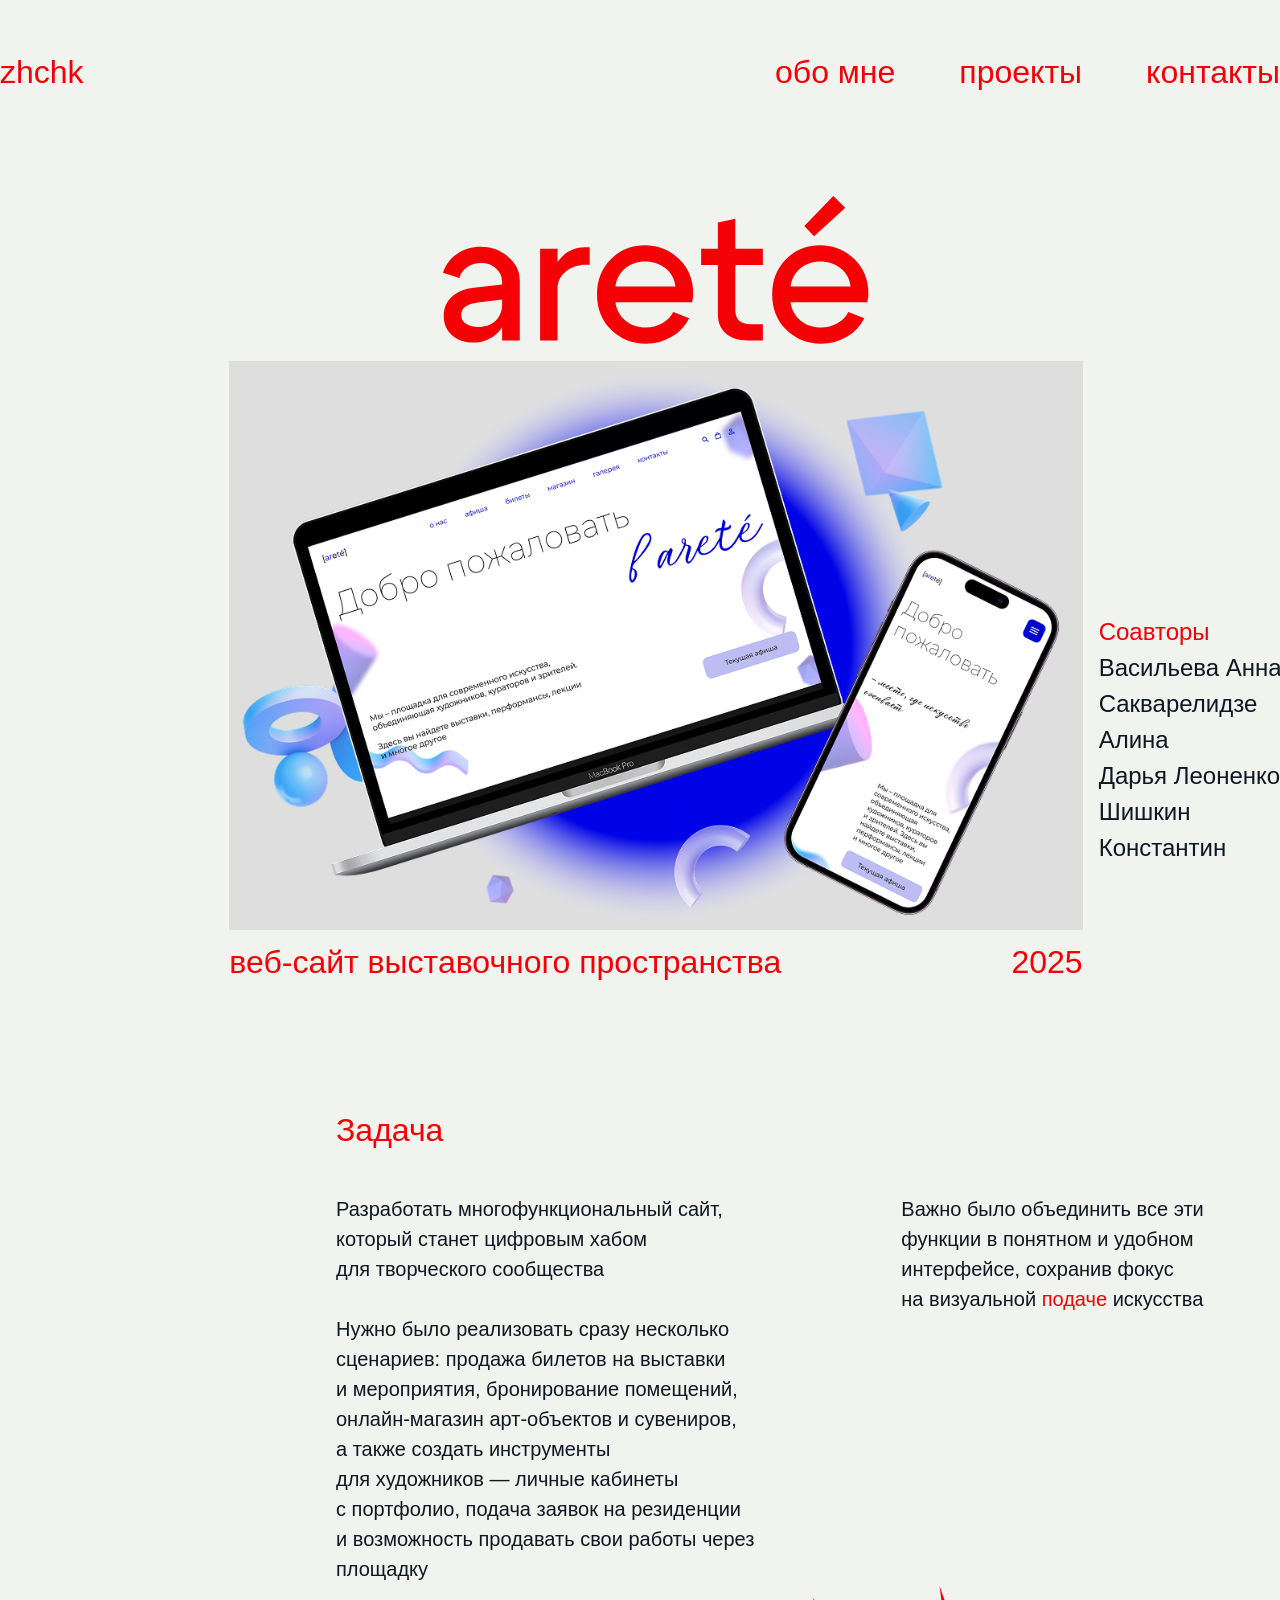
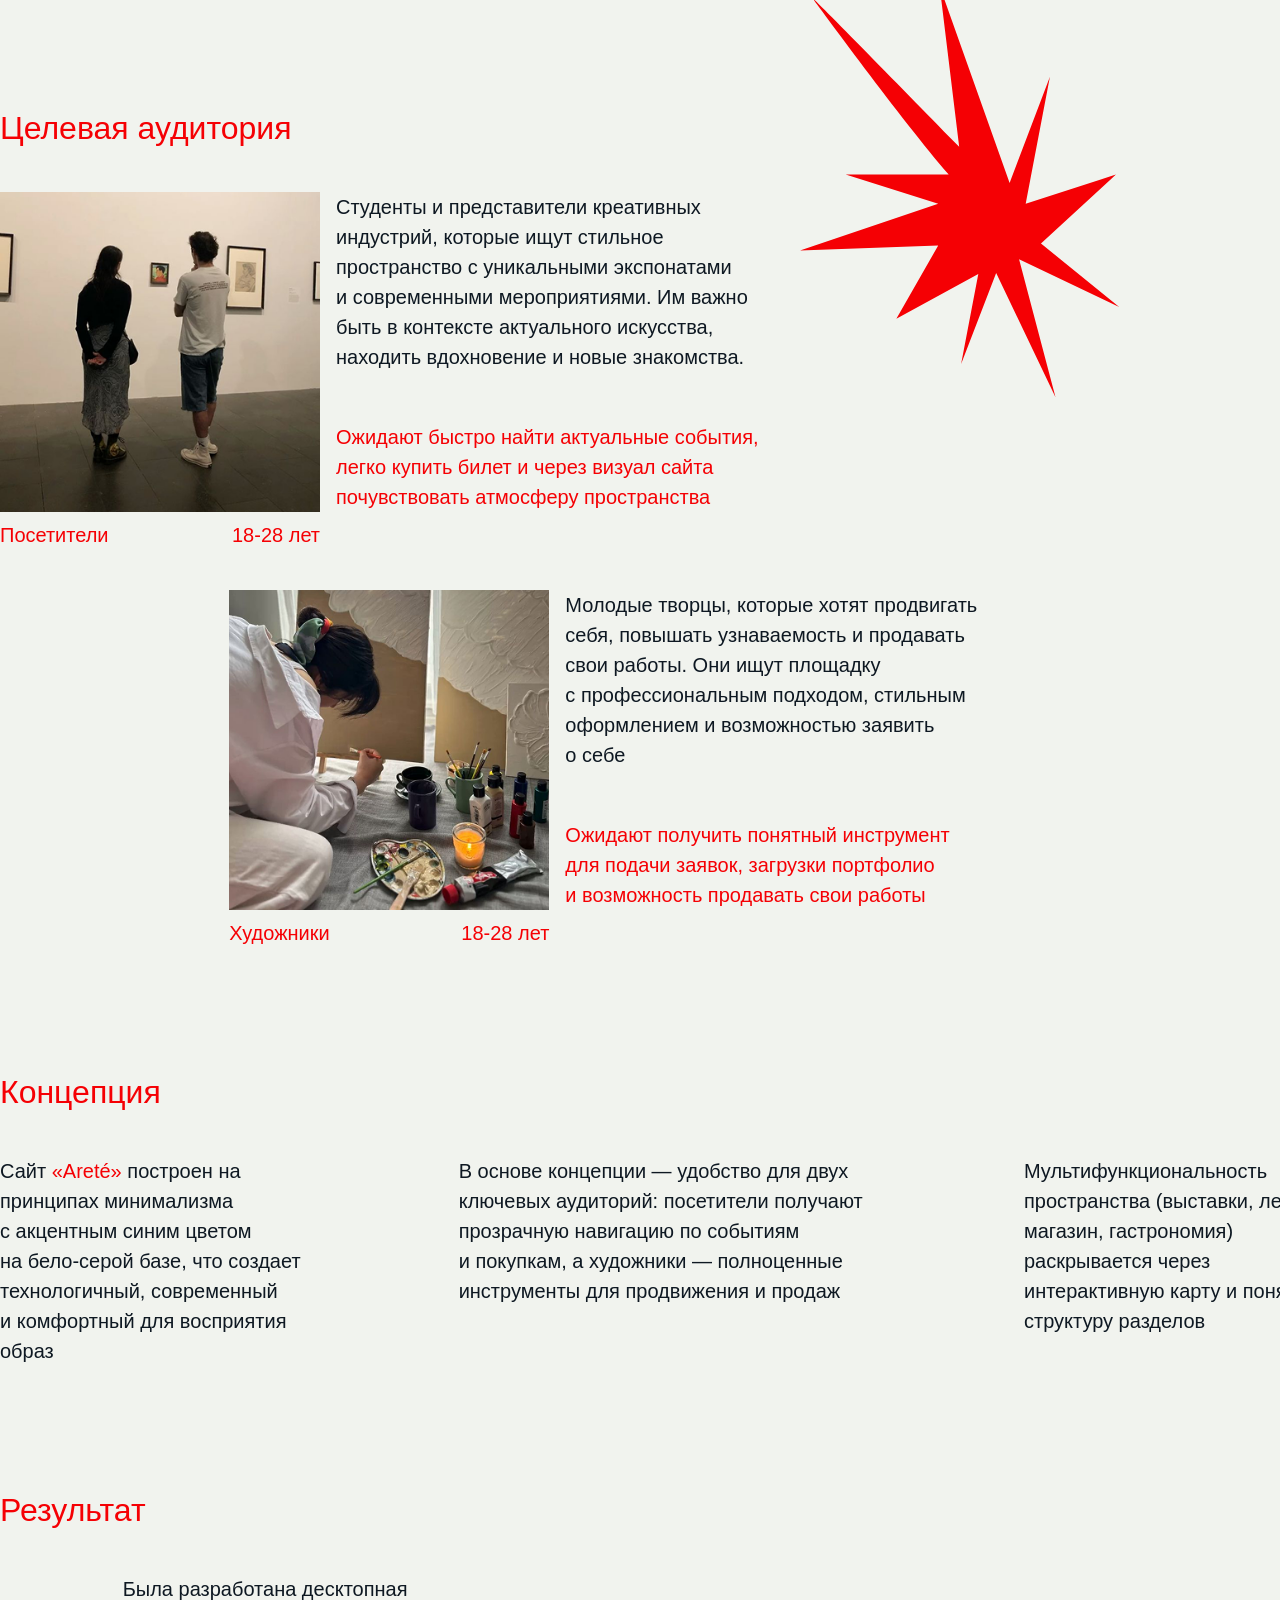
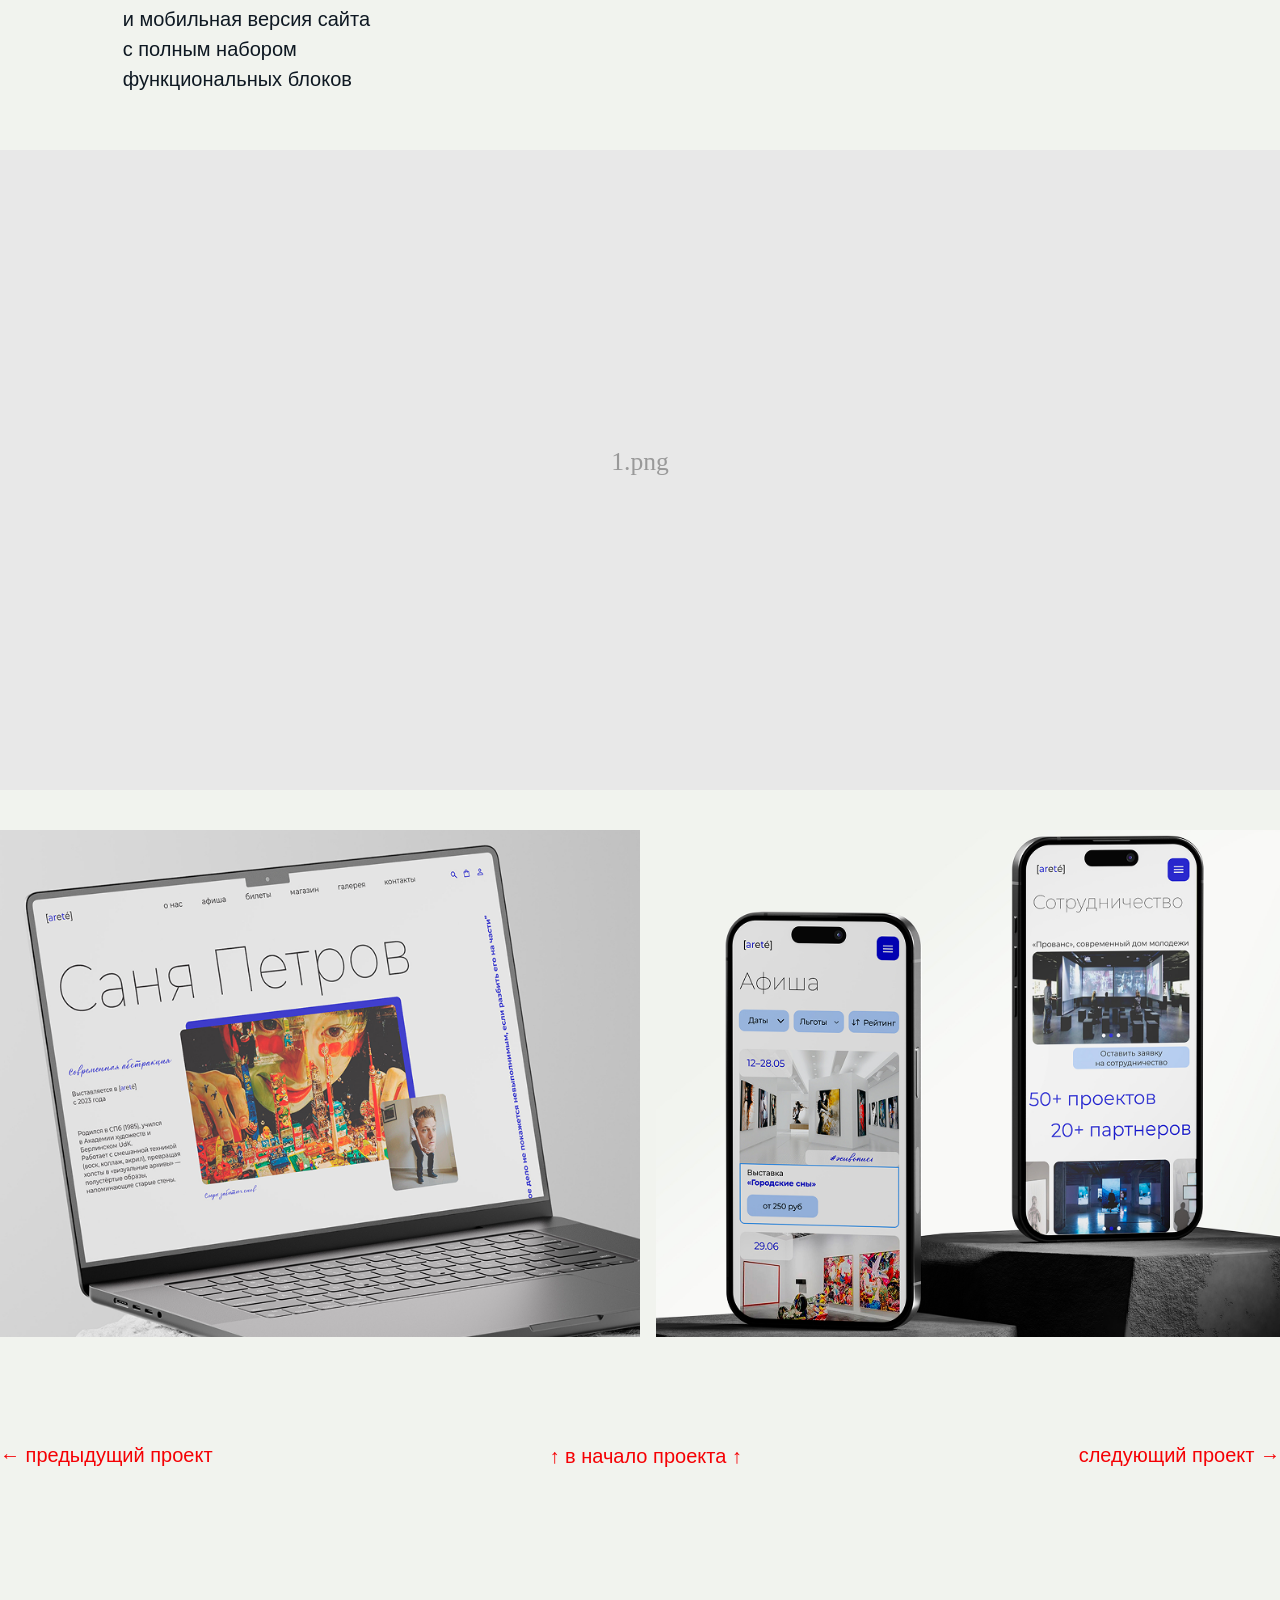
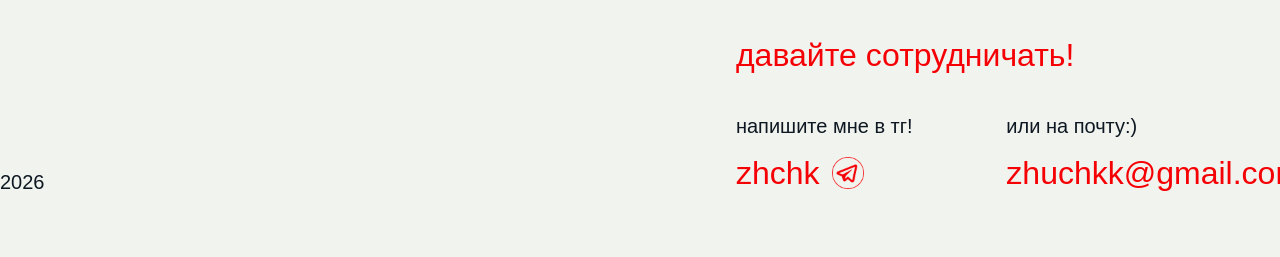
==== arete.html @ 7ad75b89 "добавила всё" ====
<!DOCTYPE html>
<html lang="ru">
<head>
    <meta charset="UTF-8">
    <meta name="viewport" content="width=device-width, initial-scale=1.0">
    <title>arete | Daria Zhuk</title>
    <link rel="stylesheet" type="text/css" href="css/arete_style.css">
</head>
<body>
    <header class="header">
        <a href="index.html" class="logo">zhchk</a>
        <div class="nav">
            <div class="nav-item">
                <button class="nav-link" data-scroll="about" data-page="index">обо мне</button>
                <img class="nav-star" 
                     src="css/imgs/main/starhov.svg"
                     alt="star"
                     onerror="this.src='data:image/svg+xml,%3Csvg xmlns=\'http://www.w3.org/2000/svg\' viewBox=\'0 0 30 30\'%3E%3Cpolygon points=\'15,4 18,11 26,11 20,16 23,23 15,18 7,23 10,16 4,11 12,11 15,4\' fill=\'%23F50004\'/%3E%3C/svg%3E'">
            </div>
            <div class="nav-item">
                <button class="nav-link" data-scroll="projects" data-page="index">проекты</button>
                <img class="nav-star" 
                     src="css/imgs/main/starhov.svg"
                     alt="star"
                     onerror="this.src='data:image/svg+xml,%3Csvg xmlns=\'http://www.w3.org/2000/svg\' viewBox=\'0 0 30 30\'%3E%3Cpolygon points=\'15,4 18,11 26,11 20,16 23,23 15,18 7,23 10,16 4,11 12,11 15,4\' fill=\'%23F50004\'/%3E%3C/svg%3E'">
            </div>
            <div class="nav-item">
                <button class="nav-link" data-scroll="contacts" data-page="index">контакты</button>
                <img class="nav-star" 
                     src="css/imgs/main/starhov.svg"
                     alt="star"
                     onerror="this.src='data:image/svg+xml,%3Csvg xmlns=\'http://www.w3.org/2000/svg\' viewBox=\'0 0 30 30\'%3E%3Cpolygon points=\'15,4 18,11 26,11 20,16 23,23 15,18 7,23 10,16 4,11 12,11 15,4\' fill=\'%23F50004\'/%3E%3C/svg%3E'">
            </div>
        </div>
    </header>

    <div class="container">
        <section class="project-hero">
            <div class="row">
                <div class="col-4 empty-col"></div>
                <div class="col-4">
                    <div class="name-container">
                        <img class="name-image" 
                             src="css/imgs/arete/name.svg"
                             alt="areté"
                             onerror="this.src='data:image/svg+xml,%3Csvg xmlns=\'http://www.w3.org/2000/svg\' viewBox=\'0 0 400 100\'%3E%3Crect width=\'400\' height=\'100\' fill=\'%23B7C9E2\'/%3E%3Ctext x=\'200\' y=\'65\' font-size=\'36\' text-anchor=\'middle\' fill=\'%231a1a2e\'%3Eareté%3C/text%3E%3C/svg%3E'">
                    </div>
                </div>
                <div class="col-4 empty-col"></div>
            </div>

            <div class="hero-row">
                <div class="col-2 empty-col"></div>
                <div class="col-8">
                    <div class="hero-image-container">
                        <img class="hero-image" 
                             src="css/imgs/arete/first.png"
                             alt="areté project"
                             onerror="this.src='data:image/svg+xml,%3Csvg xmlns=\'http://www.w3.org/2000/svg\' viewBox=\'0 0 800 1000\'%3E%3Crect width=\'800\' height=\'1000\' fill=\'%23B7C9E2\'/%3E%3Ccircle cx=\'400\' cy=\'450\' r=\'180\' fill=\'%2393A9C9\'/%3E%3Ctext x=\'400\' y=\'500\' font-size=\'24\' text-anchor=\'middle\' fill=\'%23666\'%3Eareté%3C/text%3E%3C/svg%3E'">
                    </div>
                    <div class="caption-container">
                        <span class="caption-left">веб-сайт выставочного пространства</span>
                        <span class="caption-right">2025</span>
                    </div>
                </div>
                <div class="col-2">
                    <div class="hero-text-right" id="rightText">
                        <p><span class="red-text">Соавторы</span> <br>
                        <a href="https://esoundedby.com" target="_blank" rel="noopener noreferrer">Васильева Анна</a>
                        <a href="https://esoundedby.com" target="_blank" rel="noopener noreferrer">Сакварелидзе Алина</a>
                        <a href="https://esoundedby.com" target="_blank" rel="noopener noreferrer">Дарья Леоненко</a>
                        <a href="https://esoundedby.com" target="_blank" rel="noopener noreferrer">Шишкин Константин</a>
                        </p>
                    </div>
                </div>
            </div>
        </section>

        <section class="task-section">
            <div class="row">
                <div class="col-3 empty-col"></div>
                <div class="col-4">
                    <div class="task-title">Задача</div>
                    <div class="task-text" id="firstTaskText">
                        Разработать многофункциональный сайт, который&nbsp;станет цифровым хабом для&nbsp;творческого сообщества<br>
                        <br>
                        Нужно было реализовать сразу несколько сценариев: продажа билетов на&nbsp;выставки и&nbsp;мероприятия, бронирование помещений, онлайн-магазин арт-объектов и&nbsp;сувениров, а&nbsp;также&nbsp;создать инструменты для&nbsp;художников — личные кабинеты с&nbsp;портфолио, подача заявок на&nbsp;резиденции и&nbsp;возможность продавать свои работы через площадку
                    </div>
                </div>
                <div class="col-1 empty-col"></div>
                <div class="col-3">
                    <div class="task-text" id="secondTaskText">
                        Важно было объединить все эти функции в&nbsp;понятном и&nbsp;удобном интерфейсе, сохранив фокус на&nbsp;визуальной <span style="color:#F50004">подаче</span> искусства
                    </div>
                </div>
                <div class="col-1 empty-col"></div>
            </div>
        </section>

        <section class="audience-section">
            <div class="row">
                <div class="col-12">
                    <div class="audience-title">Целевая аудитория</div>
                </div>
            </div>

            <div class="audience-row" style="align-items: stretch; position: relative;">
                <div class="col-3">
                    <div class="audience-image-container">
                        <img class="audience-image vasily-image" 
                             src="css/imgs/arete/pers1.png"
                             alt="Василий"
                             onerror="this.src='data:image/svg+xml,%3Csvg xmlns=\'http://www.w3.org/2000/svg\' viewBox=\'0 0 400 500\'%3E%3Crect width=\'400\' height=\'500\' fill=\'%23E8E8E8\'/%3E%3Ctext x=\'200\' y=\'250\' font-size=\'24\' text-anchor=\'middle\' fill=\'%23999\'%3Epers1.png%3C/text%3E%3C/svg%3E'">
                    </div>
                    <div class="person-info">
                        <span>Посетители</span>
                        <span>18-28 лет</span>
                    </div>
                </div>

                <div class="col-4" style="display: flex; flex-direction: column; justify-content: space-between; height: auto;">
                    <div class="audience-text vasily-main-text">
                        Студенты и представители креативных индустрий, которые ищут стильное пространство с&nbsp;уникальными экспонатами и&nbsp;современными мероприятиями. Им важно быть в&nbsp;контексте актуального искусства, находить вдохновение и&nbsp;новые знакомства.
                    </div>
                    <div class="audience-red-text vasily-red-text">
                        Ожидают быстро найти актуальные события, легко купить билет и&nbsp;через визуал сайта почувствовать атмосферу пространства
                    </div>
                </div>

                <div class="col-1" style="position: relative;">
                    <img class="star-common star-audience" 
                         src="css/imgs/arete/stars/star1.svg"
                         alt="star"
                         onerror="this.src='data:image/svg+xml,%3Csvg xmlns=\'http://www.w3.org/2000/svg\' viewBox=\'0 0 100 100\'%3E%3Cpolygon points=\'50,15 61,35 85,40 68,57 72,82 50,70 28,82 32,57 15,40 39,35 50,15\' fill=\'%23F50004\'/%3E%3C/svg%3E'">
                </div>

                <div class="col-2 empty-col"></div>
            </div>

            <div class="audience-row" style="align-items: stretch;">
                <div class="col-2 empty-col"></div>
                <div class="col-3">
                    <div class="audience-image-container">
                        <img class="audience-image alexey-image" 
                             src="css/imgs/arete/pers2.png"
                             alt="Анна"
                             onerror="this.src='data:image/svg+xml,%3Csvg xmlns=\'http://www.w3.org/2000/svg\' viewBox=\'0 0 400 500\'%3E%3Crect width=\'400\' height=\'500\' fill=\'%23E8E8E8\'/%3E%3Ctext x=\'200\' y=\'250\' font-size=\'24\' text-anchor=\'middle\' fill=\'%23999\'%3Epers2.png%3C/text%3E%3C/svg%3E'">
                    </div>
                    <div class="person-info">
                        <span>Художники</span>
                        <span>18-28 лет</span>
                    </div>
                </div>

                <div class="col-4" style="display: flex; flex-direction: column; justify-content: space-between; height: auto;">
                    <div class="audience-text alexey-main-text">
                        Молодые творцы, которые хотят продвигать себя, повышать узнаваемость и&nbsp;продавать свои работы. Они ищут площадку с&nbsp;профессиональным подходом, стильным оформлением и&nbsp;возможностью заявить о&nbsp;себе
                    </div>
                    <div class="audience-red-text alexey-red-text">
                        Ожидают получить понятный инструмент для&nbsp;подачи заявок, загрузки портфолио и&nbsp;возможность продавать свои работы
                    </div>
                </div>

                <div class="col-3 empty-col"></div>
            </div>
        </section>

        <section class="concept-section">
            <div class="row">
                <div class="col-12">
                    <div class="concept-title">Концепция</div>
                </div>
            </div>

            <div class="row">
                <div class="col-3">
                    <div class="concept-text" id="conceptText1">
                        Сайт <span style="color:#F50004">«Areté»</span> построен на принципах минимализма с&nbsp;акцентным синим цветом на&nbsp;бело-серой базе, что&nbsp;создает технологичный, современный и&nbsp;комфортный для&nbsp;восприятия образ 
                    </div>
                </div>
                <div class="col-1 empty-col"></div>
                <div class="col-4">
                    <div class="concept-text" id="conceptText2">
                        В&nbsp;основе концепции — удобство для&nbsp;двух ключевых аудиторий: посетители получают прозрачную навигацию по&nbsp;событиям и&nbsp;покупкам, а&nbsp;художники — полноценные инструменты для&nbsp;продвижения и&nbsp;продаж
                    </div>
                </div>
                <div class="col-1 empty-col"></div>
                <div class="col-3">
                    <div class="concept-text" id="conceptText3">
                        Мультифункциональность пространства (выставки, лекции, магазин, гастрономия) раскрывается через интерактивную карту и&nbsp;понятную структуру разделов
                    </div>
                </div>
            </div>
        </section>

        <section class="result-section">
            <div class="row">
                <div class="col-12">
                    <div class="result-title">Результат</div>
                </div>
            </div>

            <div class="row">
                <div class="col-1 empty-col"></div>
                <div class="col-3">
                    <div class="result-text" id="resultText1" style="margin-bottom: 40px">
                        Была разработана десктопная и&nbsp;мобильная версия сайта с&nbsp;полным набором функциональных блоков
                    </div>
                </div>
                <div class="col-2 empty-col"></div>
                <div class="col-3 empty-col"></div>
            </div>

            <div class="row">
                <div class="col-12">
                    <div class="result-image-wrapper">
                        <img class="result-image" 
                             id="zoomImage"
                             src="css/imgs/arete/1.png"
                             alt="areté result 1"
                             onerror="this.src='data:image/svg+xml,%3Csvg xmlns=\'http://www.w3.org/2000/svg\' viewBox=\'0 0 1200 600\'%3E%3Crect width=\'1200\' height=\'600\' fill=\'%23E8E8E8\'/%3E%3Ctext x=\'600\' y=\'300\' font-size=\'24\' text-anchor=\'middle\' fill=\'%23999\'%3E1.png%3C/text%3E%3C/svg%3E'">
                    </div>
                </div>
            </div>

            <div class="row result-image-row" style="margin-top: 40px;">
                <div class="col-6">
                    <img class="result-image-left" 
                         src="css/imgs/arete/2.png"
                         alt="areté screen 2"
                         style="width: 100%; height: auto; display: block;"
                         onerror="this.src='data:image/svg+xml,%3Csvg xmlns=\'http://www.w3.org/2000/svg\' viewBox=\'0 0 600 400\'%3E%3Crect width=\'600\' height=\'400\' fill=\'%23E8E8E8\'/%3E%3Ctext x=\'300\' y=\'200\' font-size=\'24\' text-anchor=\'middle\' fill=\'%23999\'%3E2.png%3C/text%3E%3C/svg%3E'">
                </div>
                <div class="col-6">
                    <img class="result-image-right" 
                         src="css/imgs/arete/3.png"
                         alt="areté screen 3"
                         style="width: 100%; height: auto; display: block;"
                         onerror="this.src='data:image/svg+xml,%3Csvg xmlns=\'http://www.w3.org/2000/svg\' viewBox=\'0 0 600 400\'%3E%3Crect width=\'600\' height=\'400\' fill=\'%23E8E8E8\'/%3E%3Ctext x=\'300\' y=\'200\' font-size=\'24\' text-anchor=\'middle\' fill=\'%23999\'%3E3.png%3C/text%3E%3C/svg%3E'">
                </div>
            </div>
        </section>

        <div class="footer-nav">
            <div class="footer-nav-row">
                <button class="nav-button" onclick="window.location.href='vibe.html'"> ← предыдущий проект</button>
                <div class="nav-center" onclick="window.scrollTo({top: 0, behavior: 'smooth'})">
                    <span class="nav-up-text">↑ в начало проекта ↑</span>
                </div>
                <button class="nav-button" onclick="window.location.href='thinder.html'">следующий проект →</button>
            </div>
        </div>

        <footer class="footer">
            <div class="row" style="align-items: flex-end; position: relative; z-index: 2;">
                <div class="col-1">
                    <div class="footer-copyright">2026</div>
                </div>

                <div class="col-1 empty-col"></div>
                <div class="col-1 empty-col"></div>
                <div class="col-1 empty-col"></div>
                <div class="col-1 empty-col"></div>
                <div class="col-1 empty-col"></div>

                <div class="col-6">
                    <div class="contact-block">
                        <span class="contact-red-text">давайте сотрудничать!</span>
                    </div>
                    
                    <div class="contact-row" style="display: flex; gap: 24px; align-items: flex-start;">
                        <div class="contact-item" style="flex: 1;">
                            <div class="contact-small-text">напишите мне в тг!</div>
                            <a href="https://t.me/zhchkk" target="_blank" rel="noopener noreferrer" class="clickable-contact">
                                <span class="contact-red-text">zhchk</span>
                                <img class="contact-icon" 
                                     src="css/imgs/main/tg.png"
                                     alt="telegram"
                                     onerror="this.src='data:image/svg+xml,%3Csvg xmlns=\'http://www.w3.org/2000/svg\' width=\'32\' height=\'32\' viewBox=\'0 0 32 32\'%3E%3Ccircle cx=\'16\' cy=\'16\' r=\'16\' fill=\'%2326A5E4\'/%3E%3Ctext x=\'16\' y=\'22\' text-anchor=\'middle\' fill=\'white\' font-size=\'14\'%3ETG%3C/text%3E%3C/svg%3E'">
                            </a>
                        </div>

                        <div class="contact-item" style="flex: 1.5;">
                            <div class="contact-small-text">или на почту:)</div>
                            <div class="contact-text">
                                <span class="contact-red-text">zhuchkk@gmail.com</span>
                                <img class="contact-icon" 
                                     src="css/imgs/main/mail.png"
                                     alt="email"
                                     onerror="this.src='data:image/svg+xml,%3Csvg xmlns=\'http://www.w3.org/2000/svg\' width=\'32\' height=\'32\' viewBox=\'0 0 32 32\'%3E%3Crect width=\'32\' height=\'32\' fill=\'%23EA4335\'/%3E%3Ctext x=\'16\' y=\'22\' text-anchor=\'middle\' fill=\'white\' font-size=\'14\'%3E@%3C/text%3E%3C/svg%3E'">
                            </div>
                        </div>
                    </div>
                </div>
            </div>
        </footer>
    </div>

    <script src="js/arete_js.js"></script>
</body>
</html>
---- css/arete_style.css ----
@charset "utf-8";
@font-face {
    font-family: "Montserrat";
    src: local("Cygre Light"),
		local("Cygre-400"),
         url("css/font/Cygre-Regular.woff2") format("woff2"),
         url("css/font/Cygre-Regular.woff") format("woff"),
         url("css/font/Cygre-Regular.ttf") format("truetype");
    font-style: normal;
    font-weight: 400;
}

@font-face {
    font-family: "Montserrat";
    src: local("Cygre Regular"),
		 local("Cygre-500"),
         url("css/font/Cygre-Light.woff2") format("woff2"),
         url("css/font/Cygre-Light.woff") format("woff"),
         url("css/font/Cygre-Light.ttf") format("truetype");
    font-style: normal;
    font-weight: 500;
}
        * {
            margin: 0;
            padding: 0;
            box-sizing: border-box;
        }

        html {
            scroll-behavior: smooth;
        }

        body {
            font-family: 'Cygre Light', -apple-system, BlinkMacSystemFont, 'Segoe UI', sans-serif;
            background: #F1F3EE;
            color: #0E1822;
            line-height: 1.5;
        }

        /* === АДАПТИВ (по тому же принципу) === */
        /* ПО УМОЛЧАНИЮ (1920px и меньше): контент на всю ширину, максимум 1600px */
        .header {
            max-width: 1600px;
            margin: 0 auto;
            padding-top: 48px;
            padding-bottom: 40px;
            display: flex;
            justify-content: space-between;
            align-items: center;
        }

        .container {
            max-width: 1600px;
            margin: 0 auto;
        }

        /* ДЛЯ ЭКРАНОВ ОТ 1600px ДО 1920px: рабочая зона 1280px, поля по бокам */
        @media (min-width: 1600px) and (max-width: 1919px) {
            .header {
                max-width: 1280px;
                margin-left: auto;
                margin-right: auto;
                padding-left: 0;
                padding-right: 0;
            }
            
            .container {
                max-width: 1280px;
                margin-left: auto;
                margin-right: auto;
            }
            
            .nav-star {
                width: 180%;
                left: 55%;
            }
        }

        /* ДЛЯ ЭКРАНОВ ШИРЕ 1920px: тоже рабочая зона 1280px */
        @media (min-width: 1921px) {
            .header {
                max-width: 1280px;
                margin-left: auto;
                margin-right: auto;
                padding-left: 0;
                padding-right: 0;
            }
            
            .container {
                max-width: 1280px;
                margin-left: auto;
                margin-right: auto;
            }
            
            .nav-star {
                width: 180%;
                left: 55%;
            }
        }

        /* Планшеты и мобильные (до 1280px) */
        @media (max-width: 1279px) {
            .header {
                max-width: 100%;
                padding-left: 24px;
                padding-right: 24px;
            }
            
            .container {
                max-width: 100%;
                padding-left: 24px;
                padding-right: 24px;
            }
            
            .row, .hero-row, .audience-row {
                flex-wrap: wrap;
                gap: 24px;
            }
            
            [class^="col-"], 
            [class*=" col-"] {
                flex-basis: 100% !important;
                max-width: 100% !important;
            }
            
            .empty-col {
                display: none;
            }
            
            .hero-text-right {
                margin-top: 20px !important;
                text-align: left;
            }
            
            .task-text, .concept-text, .result-text, .audience-text {
                margin-top: 0 !important;
            }
            
            .audience-row {
                align-items: flex-start !important;
            }
            
            .person-info {
                margin-bottom: 16px;
            }
            
            .star-audience, .star-result {
                position: static;
                margin-top: 20px;
                margin-bottom: 20px;
                width: 60px !important;
                transform: none;
            }
            
            .footer-nav-row {
                flex-direction: column;
                gap: 24px;
                align-items: center;
            }
            
            .contact-row {
                flex-direction: column !important;
                gap: 32px !important;
            }
            .contact-item {
                width: 100% !important;
                flex: auto !important;
            }
            .clickable-contact, .contact-text, .contact-red-text {
                white-space: normal !important;
                word-break: break-all;
            }
        }
        
        @media (min-width: 768px) and (max-width: 1279px) {
            .task-title, .concept-title, .result-title, .audience-title {
                font-size: 28px;
            }
            .task-text, .concept-text, .result-text, .audience-text, .hero-text-right p {
                font-size: 18px;
            }
            .caption-container {
                font-size: 24px;
            }
        }
        
        @media (max-width: 767px) {
            .header {
                flex-direction: column;
                gap: 20px;
                padding-top: 32px;
                padding-bottom: 24px;
            }
            .nav {
                gap: 32px;
                flex-wrap: wrap;
                justify-content: center;
            }
            .nav-link {
                font-size: 24px;
            }
            .caption-container {
                font-size: 18px;
                flex-direction: column;
                gap: 8px;
                text-align: center;
            }
            .contact-red-text {
                font-size: 24px;
            }
        }

        /* ОРИГИНАЛЬНЫЕ СТИЛИ */
        .logo {
            font-size: 32px;
            color: #F50004;
            text-decoration: none;
            transition: opacity 0.2s ease;
        }

        .logo:hover {
            opacity: 0.7;
        }

        .nav {
            display: flex;
            gap: 64px;
        }

        .nav-item {
            position: relative;
            display: inline-block;
        }

        .nav-link {
            font-size: 32px;
            color: #F50004;
            text-decoration: none;
            transition: opacity 0.2s ease;
            cursor: pointer;
            background: none;
            border: none;
            font-family: inherit;
            display: inline-block;
        }

        .nav-link:hover {
            opacity: 0.7;
        }

        .nav-star {
            position: absolute;
            left: 60%;
            top: -124%;
            transform: translateX(-50%);
            width: 200%;
            height: auto;
            opacity: 0;
            transition: opacity 0.3s ease;
            pointer-events: none;
        }

        .nav-item:hover .nav-star {
            opacity: 1;
        }

        .row {
            display: flex;
            flex-wrap: nowrap;
            gap: 16px;
            align-items: flex-start;
            position: relative;
        }

        [class^="col-"], 
        [class*=" col-"] {
            flex: 0 0 auto;
            box-sizing: border-box;
        }

        .col-1  { flex-basis: calc(100% / 12 * 1);  max-width: calc(100% / 12 * 1);  }
        .col-2  { flex-basis: calc(100% / 12 * 2);  max-width: calc(100% / 12 * 2);  }
        .col-3  { flex-basis: calc(100% / 12 * 3);  max-width: calc(100% / 12 * 3);  }
        .col-4  { flex-basis: calc(100% / 12 * 4);  max-width: calc(100% / 12 * 4);  }
        .col-5  { flex-basis: calc(100% / 12 * 5);  max-width: calc(100% / 12 * 5);  }
        .col-6  { flex-basis: calc(100% / 12 * 6);  max-width: calc(100% / 12 * 6);  }
        .col-7  { flex-basis: calc(100% / 12 * 7);  max-width: calc(100% / 12 * 7);  }
        .col-8  { flex-basis: calc(100% / 12 * 8);  max-width: calc(100% / 12 * 8);  }
        .col-9  { flex-basis: calc(100% / 12 * 9);  max-width: calc(100% / 12 * 9);  }
        .col-10 { flex-basis: calc(100% / 12 * 10); max-width: calc(100% / 12 * 10); }
        .col-11 { flex-basis: calc(100% / 12 * 11); max-width: calc(100% / 12 * 11); }
        .col-12 { flex-basis: calc(100% / 12 * 12); max-width: calc(100% / 12 * 12); }

        .project-hero {
            margin-top: 60px;
            margin-bottom: 120px;
        }

        .task-section {
            margin-bottom: 120px;
        }

        .audience-section {
            margin-bottom: 120px;
        }

        .concept-section {
            margin-bottom: 120px;
        }

        .result-section {
            margin-bottom: 64px;
        }

        .concept-title {
            font-size: 32px;
            color: #F50004;
            margin-bottom: 40px;
        }

        .result-title {
            font-size: 32px;
            color: #F50004;
            margin-bottom: 40px;
        }

        .result-image-wrapper {
            width: 100%;
            overflow: hidden;
            margin-top: 16px;
        }

        .result-image {
            width: 100%;
            height: auto;
            display: block;
            transition: transform 0.6s cubic-bezier(0.2, 0.9, 0.4, 1.1);
            will-change: transform;
        }

        .result-image-row {
            margin-top: 16px;
        }

        .result-image-left {
            width: 100%;
            height: auto;
            display: block;
        }

        .result-image-right {
            width: 100%;
            height: auto;
            display: block;
        }

        .result-additional-text {
            font-size: 20px;
            line-height: 1.5;
            margin-top: 80px;
            margin-bottom: 40px;
        }

        .concept-text {
            font-size: 20px;
            line-height: 1.5;
        }

        .result-text {
            font-size: 20px;
            line-height: 1.5;
        }

        .audience-title {
            font-size: 32px;
            color: #F50004;
            margin-bottom: 40px;
        }

        .audience-row {
            display: flex;
            flex-wrap: nowrap;
            gap: 16px;
            align-items: flex-start;
            position: relative;
            margin-bottom: 40px;
        }

        .audience-row:last-child {
            margin-bottom: 0;
        }

        .audience-image-container {
            width: 100%;
        }

        .audience-image {
            width: 100%;
            height: auto;
            display: block;
        }

        .audience-text {
            font-size: 20px;
            line-height: 1.5;
        }

        .audience-red-text {
            font-size: 20px;
            color: #F50004;
        }

        .person-info {
            display: flex;
            justify-content: space-between;
            width: 100%;
            font-size: 20px;
            color: #F50004;
            margin-top: 8px;
        }

        .star-common {
            position: absolute;
            width: 60px;
            height: auto;
            pointer-events: none;
            animation: pulse 3s ease-in-out infinite;
        }

        .star-audience {
            left: 170%;
            top: 0%;
            transform: translate(-50%, -50%);
            width: 300%;
        }

        .star-result {
            right: 40%;
            top: 60px;
            transform: translateX(50%);
            width: 200%;
        }

        @keyframes pulse {
            0% {
                transform: scale(1);
            }
            50% {
                transform: scale(1.1);
            }
            100% {
                transform: scale(1);
            }
        }

        .task-title {
            font-size: 32px;
            color: #F50004;
            margin-bottom: 40px;
        }

        .task-text {
            font-size: 20px;
            line-height: 1.5;
        }

        .name-container {
            margin-bottom: 16px;
        }

        .name-image {
            width: 100%;
            height: auto;
            display: block;
        }

        .hero-image-container {
            position: relative;
            width: 100%;
            margin-bottom: 8px;
        }

        .hero-image {
            width: 100%;
            height: auto;
            display: block;
        }

        .caption-container {
            display: flex;
            justify-content: space-between;
            align-items: center;
            width: 100%;
            font-size: 32px;
            color: #F50004;
        }

        .caption-left {
            text-transform: lowercase;
        }

        .caption-right {
            text-transform: lowercase;
        }

        .hero-text-right {
            font-size: 24px;
            display: flex;
            flex-direction: column;
            justify-content: flex-end;
            height: 100%;
        }

        .hero-text-right p {
            margin-bottom: 64px;
        }

        .red-text {
            color: #F50004;
        }

        .hero-text-right a {
            color: #0E1822;
            text-decoration: none;
            transition: color 0.2s ease;
            display: block;
        }

        .hero-text-right a:hover {
            color: #F50004;
        }

        .hero-row {
            display: flex;
            flex-wrap: nowrap;
            gap: 16px;
            align-items: flex-start;
            position: relative;
        }

        .empty-col {
            visibility: hidden;
        }

        .footer-nav {
            margin-top: 8px;
            margin-bottom: 88px;
            padding-top: 40px;
            position: relative;
        }

        .footer-nav-row {
            display: flex;
            justify-content: space-between;
            align-items: center;
            width: 100%;
        }

        .nav-button {
            font-size: 20px;
            color: #F50004;
            text-decoration: none;
            cursor: pointer;
            background: none;
            border: none;
            font-family: inherit;
            transition: opacity 0.2s ease;
        }

        .nav-button:hover {
            opacity: 0.7;
        }

        .nav-center {
            display: flex;
            flex-direction: column;
            align-items: center;
            gap: 8px;
            cursor: pointer;
            font-size: 20px;
            color: #F50004;
        }

        .nav-up-arrow {
            font-size: 24px;
            color: #F50004;
            text-decoration: none;
            cursor: pointer;
            background: none;
            border: none;
            font-family: inherit;
            transition: opacity 0.2s ease;
        }

        .nav-up-arrow:hover {
            opacity: 0.7;
        }

        .nav-up-text {
            font-size: 20px;
            color: #F50004;
            cursor: pointer;
        }

        .nav-up-text:hover {
            opacity: 0.7;
        }

        .footer {
            margin-top: 120px;
            margin-bottom: 60px;
            padding-top: 40px;
            position: relative;
        }

        .contact-block {
            margin-bottom: 32px;
            position: relative;
            z-index: 2;
        }

        .contact-small-text {
            font-size: 20px;
            margin-bottom: 8px;
        }

        .clickable-contact {
            display: inline-flex;
            align-items: center;
            gap: 12px;
            text-decoration: none;
            transition: opacity 0.2s ease;
            cursor: pointer;
            white-space: nowrap;
        }
        
        .clickable-contact:hover {
            opacity: 0.7;
        }

        .contact-red-text {
            font-size: 32px;
            color: #F50004;
            font-weight: 500;
            display: inline-block;
            white-space: nowrap;
        }
		
        .contact-text {
            display: inline-flex;
            align-items: center;
            gap: 12px;
            white-space: nowrap;
        }

        .contact-icon {
            width: 32px;
            height: 32px;
            vertical-align: middle;
            display: inline-block;
            flex-shrink: 0;
        }

        .footer-copyright {
            font-size: 20px;
            display: flex;
            align-items: flex-end;
            height: 100%;
        }

        .col-1 {
            display: flex;
            flex-direction: column;
            justify-content: flex-end;
        }
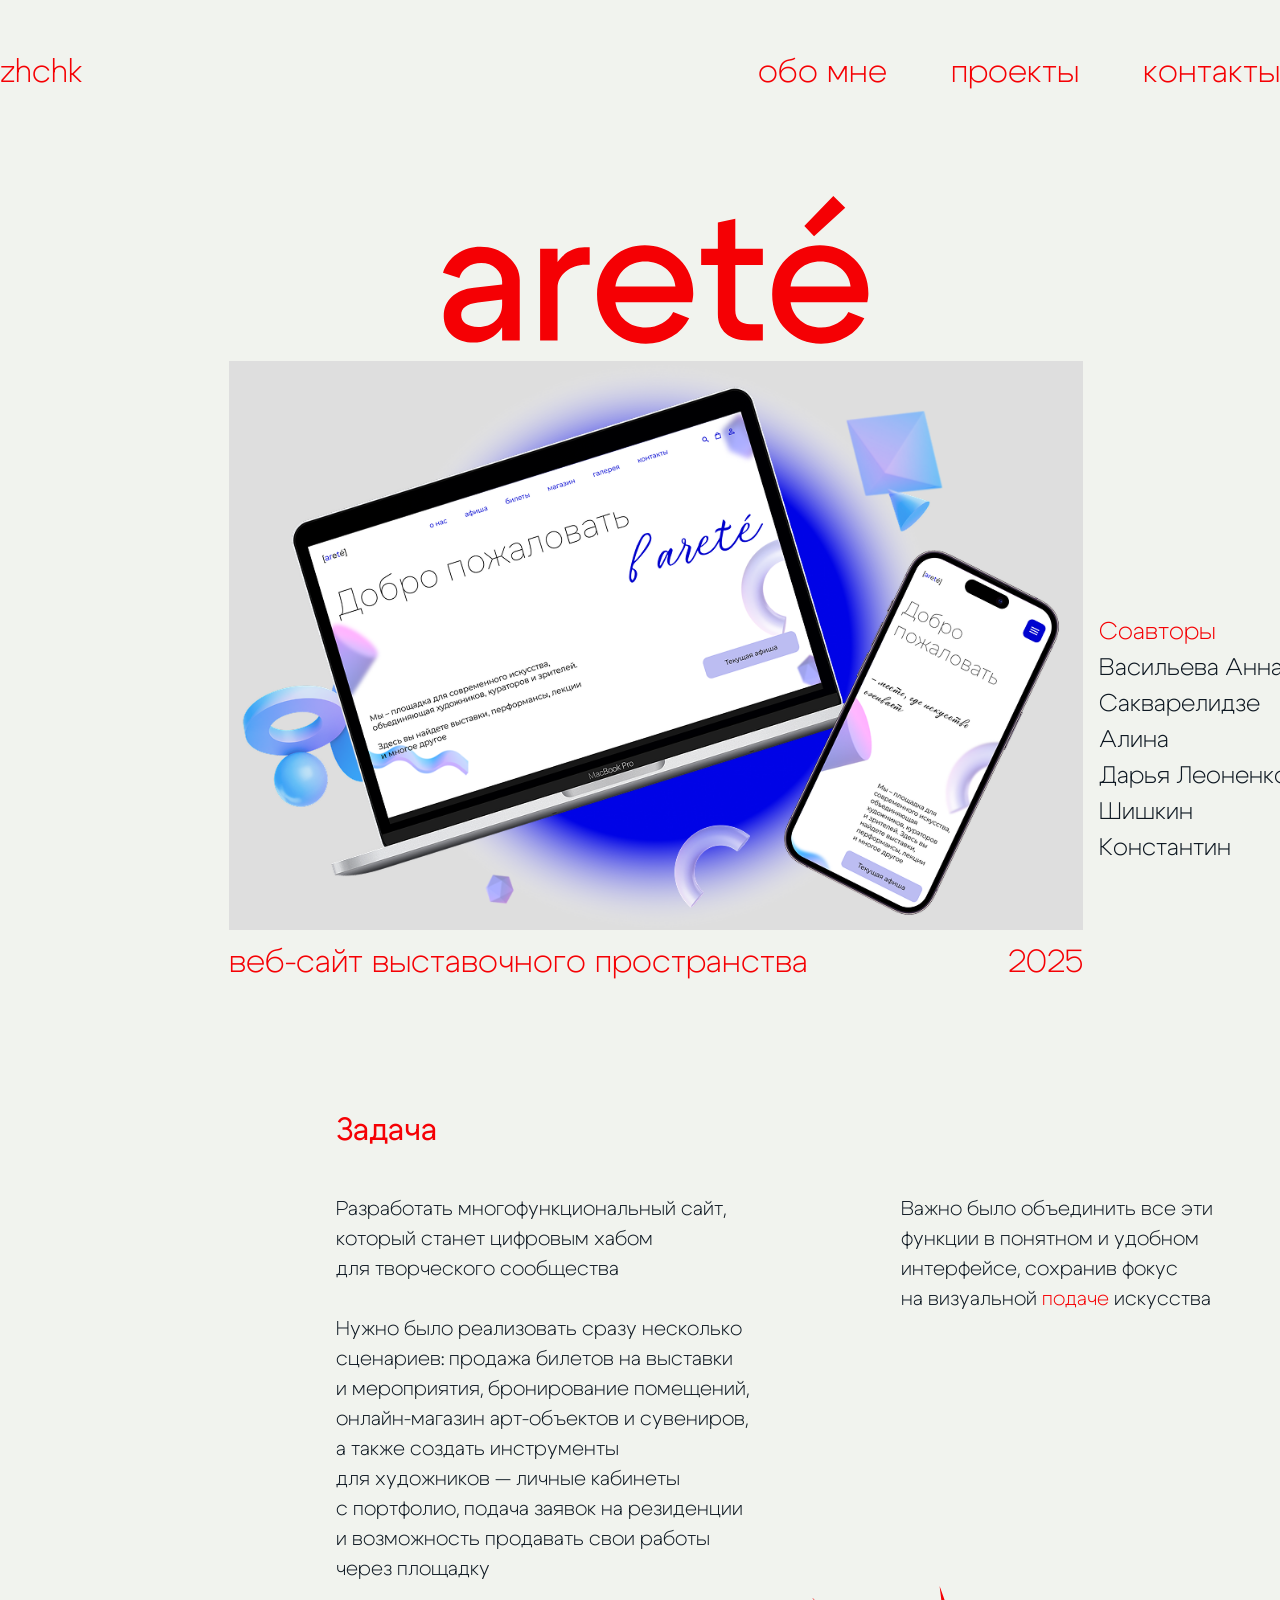
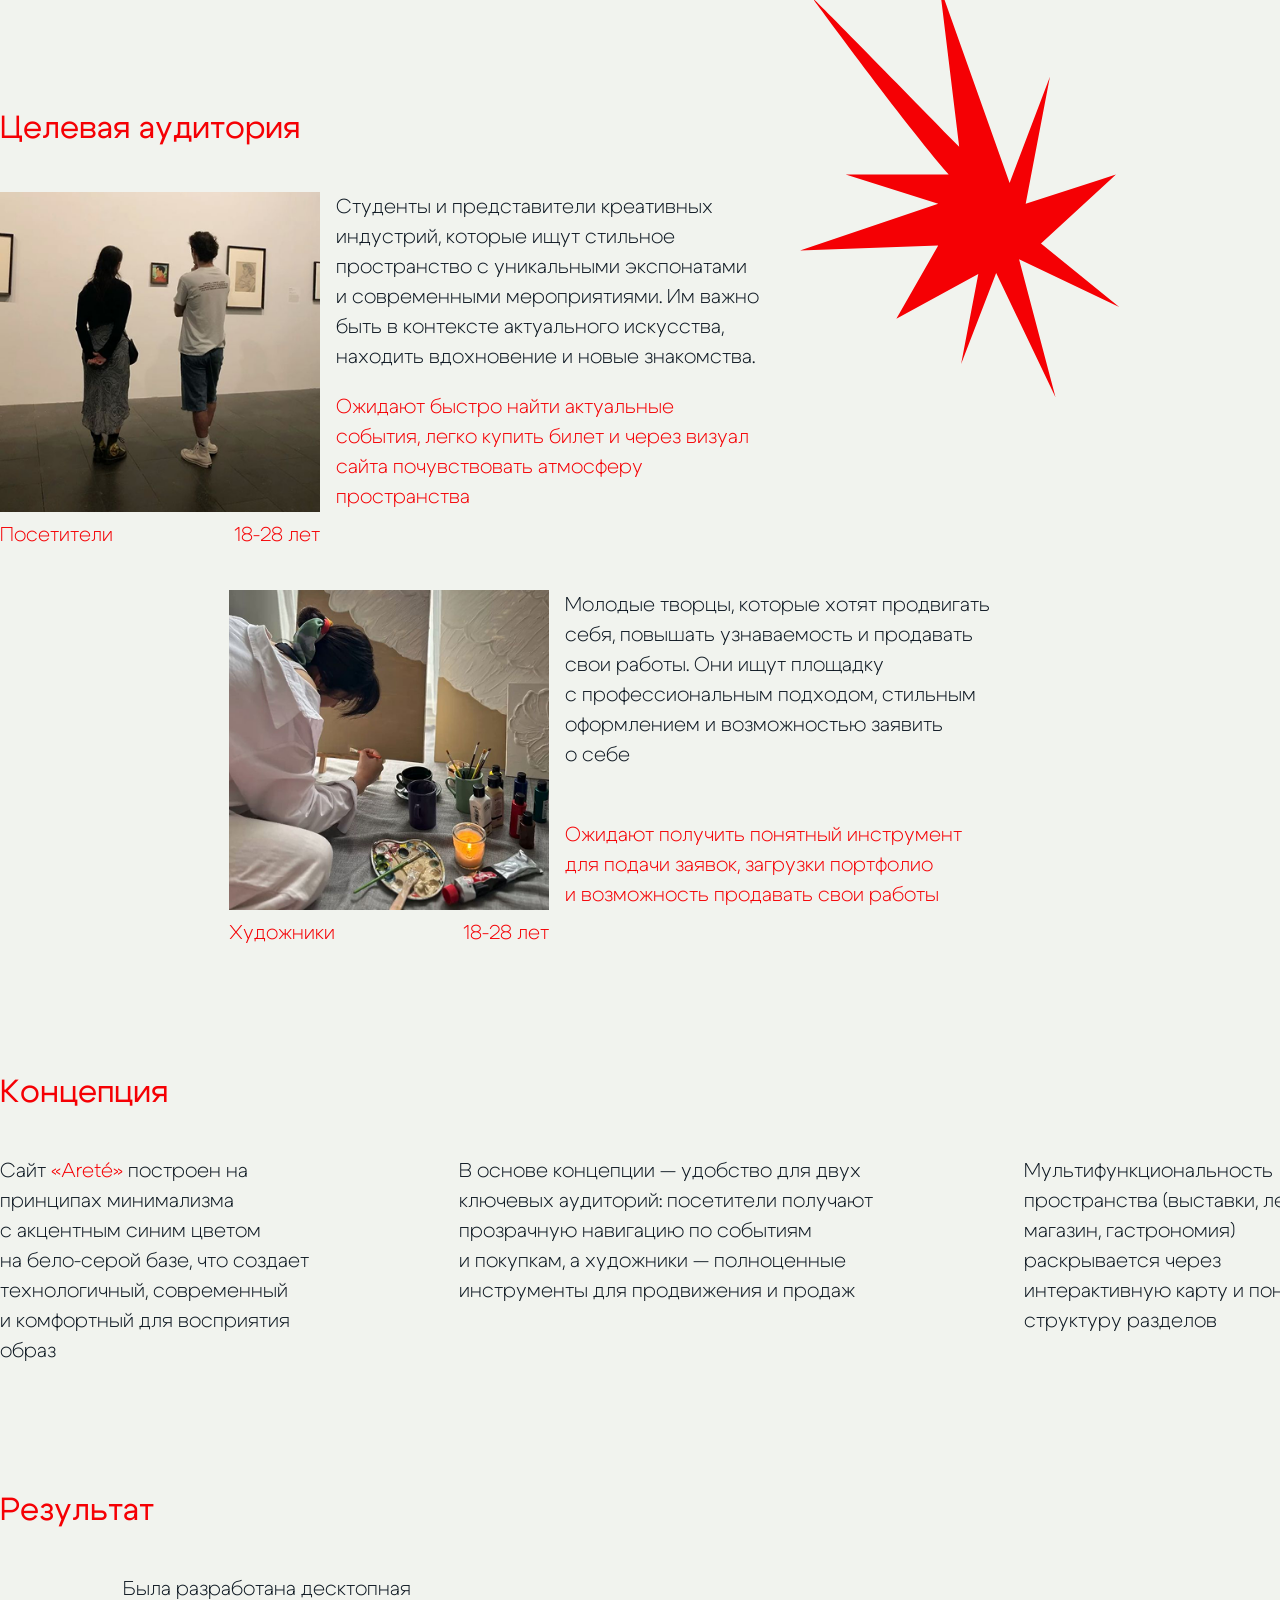
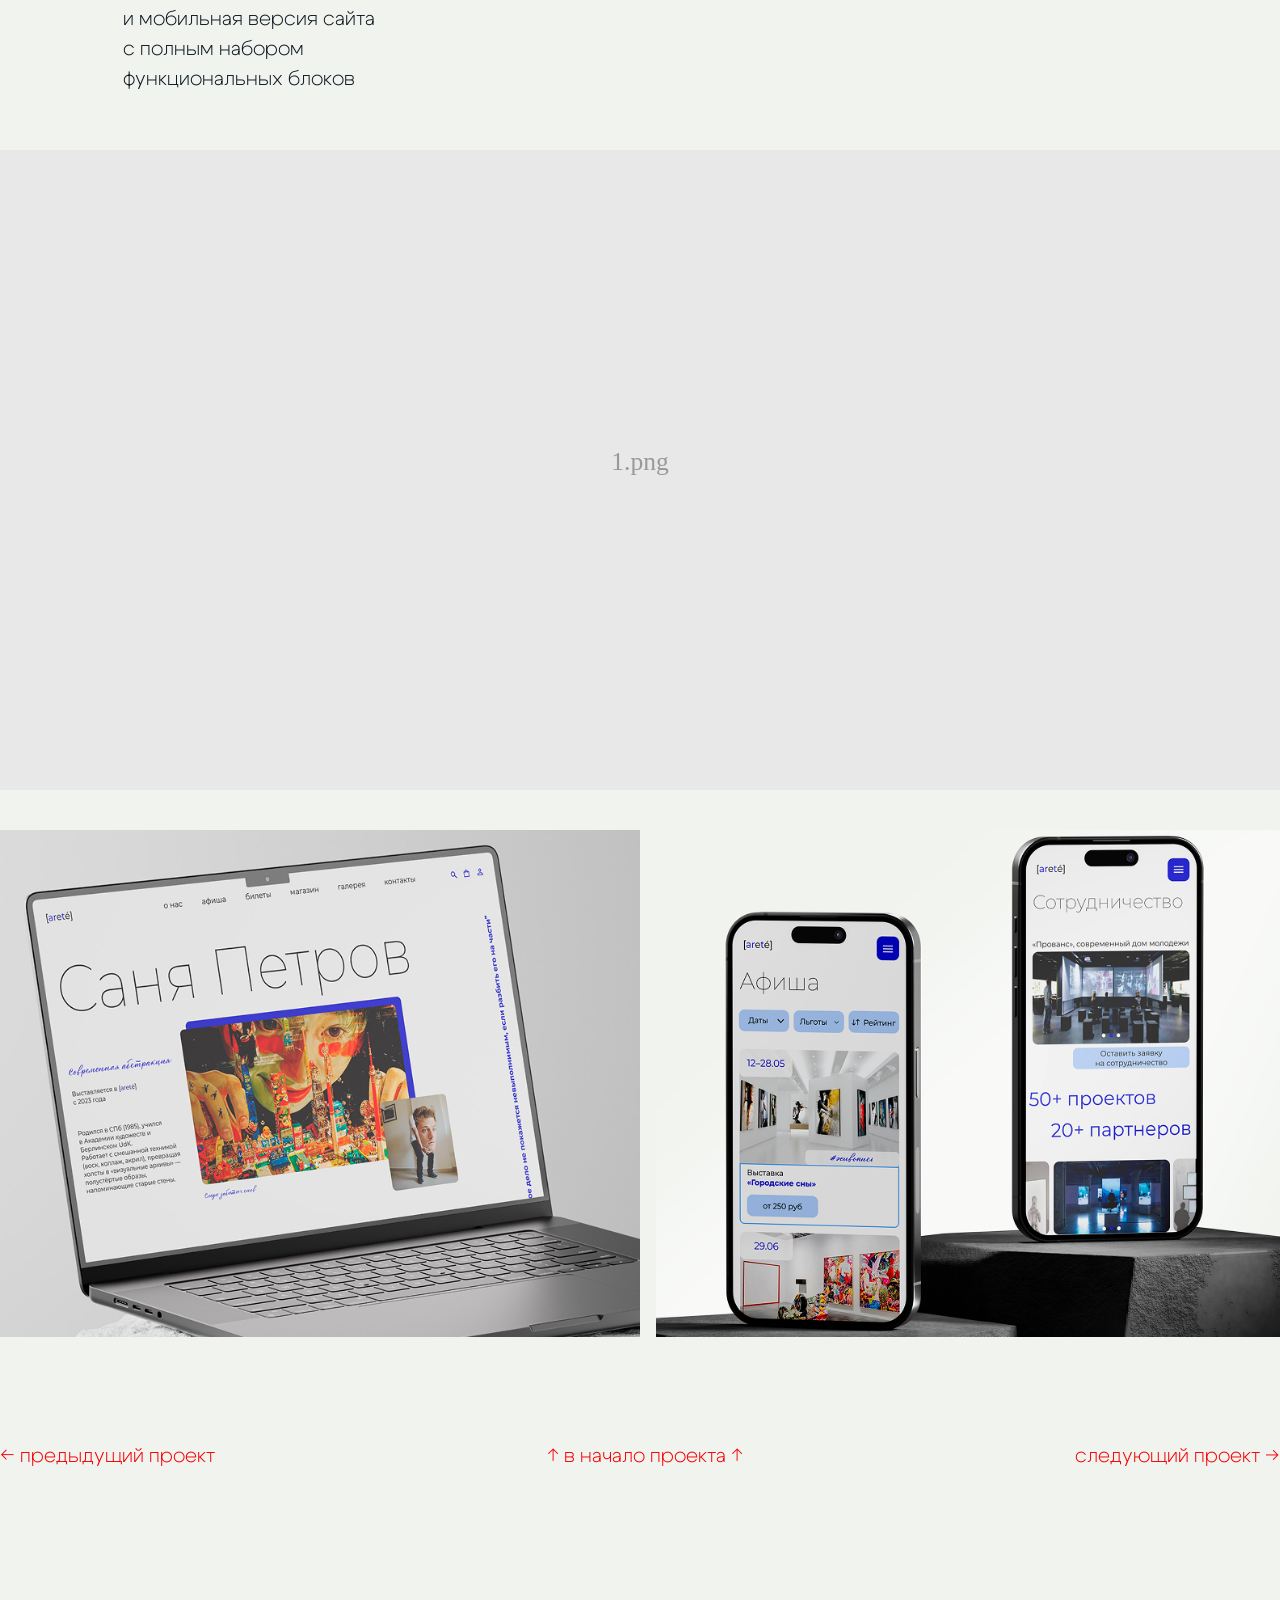
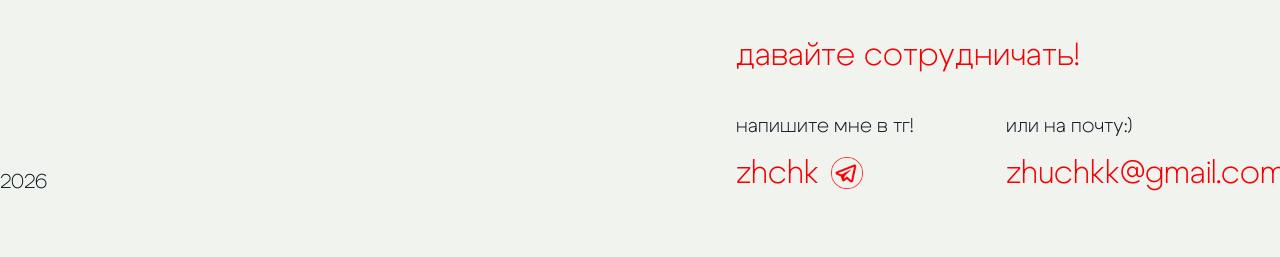
==== commit b813d770: "thats all" ====
--- a/arete.html
+++ b/arete.html
@@ -3,7 +3,7 @@
 <head>
     <meta charset="UTF-8">
     <meta name="viewport" content="width=device-width, initial-scale=1.0">
-    <title>arete | Daria Zhuk</title>
+    <title>areté | Daria Zhuk</title>
     <link rel="stylesheet" type="text/css" href="css/arete_style.css">
 </head>
 <body>
@@ -66,10 +66,10 @@
                 <div class="col-2">
                     <div class="hero-text-right" id="rightText">
                         <p><span class="red-text">Соавторы</span> <br>
-                        <a href="https://esoundedby.com" target="_blank" rel="noopener noreferrer">Васильева Анна</a>
-                        <a href="https://esoundedby.com" target="_blank" rel="noopener noreferrer">Сакварелидзе Алина</a>
-                        <a href="https://esoundedby.com" target="_blank" rel="noopener noreferrer">Дарья Леоненко</a>
-                        <a href="https://esoundedby.com" target="_blank" rel="noopener noreferrer">Шишкин Константин</a>
+                        <a href="https://peoeprp.tilda.ws" target="_blank" rel="noopener noreferrer">Васильева Анна</a>
+                        <a href="https://rnv.linu.tilda.ws" target="_blank" rel="noopener noreferrer">Сакварелидзе Алина</a>
+                        <a href="https://ldifi.github.io/portfolio" target="_blank" rel="noopener noreferrer">Дарья Леоненко</a>
+                        <a href="https://t.me/Rim1ru" target="_blank" rel="noopener noreferrer">Шишкин Константин</a>
                         </p>
                     </div>
                 </div>
--- a/css/arete_style.css
+++ b/css/arete_style.css
@@ -1,24 +1,24 @@
 @charset "utf-8";
 @font-face {
-    font-family: "Montserrat";
+    font-family: "Cygre";
+    src: local("Cygre Regular"),
+		local("Cygre-500"),
+         url("font/Cygre-Regular.woff2") format("woff2"),
+         url("font/Cygre-Regular.woff") format("woff"),
+         url("font/Cygre-Regular.ttf") format("truetype");
+    font-style: normal;
+    font-weight: 500;
+}
+
+@font-face {
+    font-family: "Cygre";
     src: local("Cygre Light"),
-		local("Cygre-400"),
-         url("css/font/Cygre-Regular.woff2") format("woff2"),
-         url("css/font/Cygre-Regular.woff") format("woff"),
-         url("css/font/Cygre-Regular.ttf") format("truetype");
+		 local("Cygre-400"),
+         url("font/Cygre-Light.woff2") format("woff2"),
+         url("font/Cygre-Light.woff") format("woff"),
+         url("font/Cygre-Light.ttf") format("truetype");
     font-style: normal;
     font-weight: 400;
-}
-
-@font-face {
-    font-family: "Montserrat";
-    src: local("Cygre Regular"),
-		 local("Cygre-500"),
-         url("css/font/Cygre-Light.woff2") format("woff2"),
-         url("css/font/Cygre-Light.woff") format("woff"),
-         url("css/font/Cygre-Light.ttf") format("truetype");
-    font-style: normal;
-    font-weight: 500;
 }
         * {
             margin: 0;
@@ -31,7 +31,7 @@
         }
 
         body {
-            font-family: 'Cygre Light', -apple-system, BlinkMacSystemFont, 'Segoe UI', sans-serif;
+            font-family: 'Cygre', -apple-system, BlinkMacSystemFont, 'Segoe UI', sans-serif;
             background: #F1F3EE;
             color: #0E1822;
             line-height: 1.5;
@@ -314,12 +314,14 @@
 
         .concept-title {
             font-size: 32px;
+			font-weight: 500;
             color: #F50004;
             margin-bottom: 40px;
         }
 
         .result-title {
             font-size: 32px;
+			font-weight: 500;
             color: #F50004;
             margin-bottom: 40px;
         }
@@ -374,6 +376,7 @@
         .audience-title {
             font-size: 32px;
             color: #F50004;
+			font-weight: 500;
             margin-bottom: 40px;
         }
 
@@ -456,6 +459,7 @@
         .task-title {
             font-size: 32px;
             color: #F50004;
+			font-weight: 500;
             margin-bottom: 40px;
         }
 
@@ -641,7 +645,6 @@
         .contact-red-text {
             font-size: 32px;
             color: #F50004;
-            font-weight: 500;
             display: inline-block;
             white-space: nowrap;
         }
